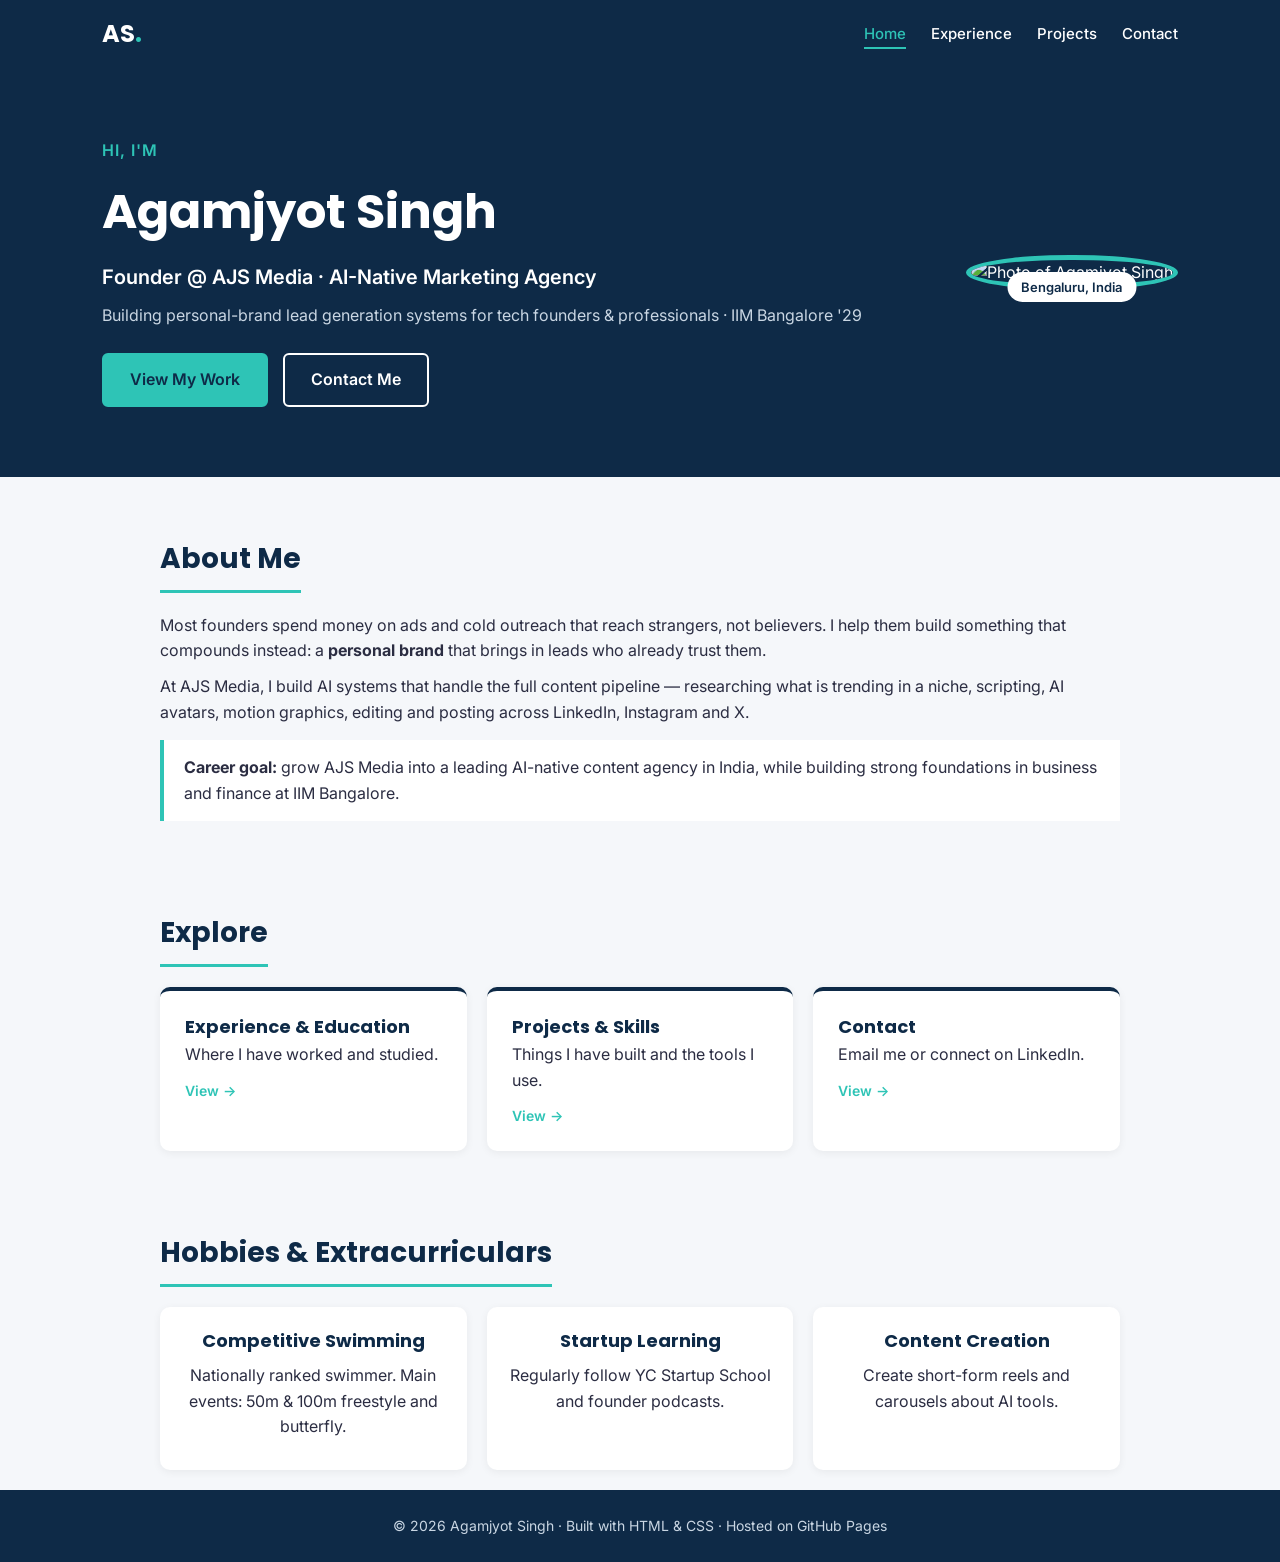
==== index.html @ 08774584 "Add files via upload" ====
<!DOCTYPE html>
<html lang="en">
<head>
    <meta charset="UTF-8">
    <meta name="viewport" content="width=device-width, initial-scale=1.0">
    <title>Agamjyot Singh | Home</title>

    <!-- Google Fonts: Poppins for headings, Inter for body text -->
    <link rel="preconnect" href="https://fonts.googleapis.com">
    <link rel="preconnect" href="https://fonts.gstatic.com" crossorigin>
    <link href="https://fonts.googleapis.com/css2?family=Inter:wght@400;500;600&family=Poppins:wght@500;600;700&display=swap" rel="stylesheet">

    <!-- One shared stylesheet for all pages -->
    <link rel="stylesheet" href="style.css">
</head>
<body>

    <!-- ===== NAVIGATION BAR (same on every page) ===== -->
    <nav id="navbar">
        <a href="index.html" class="logo">AS<span>.</span></a>
        <ul class="nav-links">
            <li><a href="index.html" class="active">Home</a></li>
            <li><a href="experience.html">Experience</a></li>
            <li><a href="projects.html">Projects</a></li>
            <li><a href="contact.html">Contact</a></li>
        </ul>
    </nav>

    <!-- ===== HEADER: name, tagline, photo ===== -->
    <header>
        <div class="header-text">
            <p class="hello">Hi, I'm</p>
            <h1>Agamjyot Singh</h1>
            <p class="tagline">Founder @ AJS Media &middot; AI-Native Marketing Agency</p>
            <p class="sub-tagline">Building personal-brand lead generation systems for tech founders &amp; professionals &middot; IIM Bangalore '29</p>
            <div class="hero-buttons">
                <a href="projects.html" class="btn">View My Work</a>
                <a href="contact.html" class="btn btn-light">Contact Me</a>
            </div>
        </div>
        <div class="photo-box">
            <img src="images/profile.jpg" alt="Photo of Agamjyot Singh" class="profile-photo">
            <span class="badge">Bengaluru, India</span>
        </div>
    </header>

    <main>

        <!-- ===== SUMMARY / OBJECTIVE ===== -->
        <section id="about">
            <h2>About Me</h2>
            <p>
                Most founders spend money on ads and cold outreach that reach strangers, not believers.
                I help them build something that compounds instead: a <strong>personal brand</strong> that brings in
                leads who already trust them.
            </p>
            <p>
                At AJS Media, I build AI systems that handle the full content pipeline &mdash; researching what is
                trending in a niche, scripting, AI avatars, motion graphics, editing and posting across LinkedIn,
                Instagram and X.
            </p>
            <p class="goal">
                <strong>Career goal:</strong> grow AJS Media into a leading AI-native content agency in India, while
                building strong foundations in business and finance at IIM Bangalore.
            </p>
        </section>

        <!-- ===== EXPLORE: links to the other pages ===== -->
        <section id="explore">
            <h2>Explore</h2>
            <div class="explore-grid">
                <a href="experience.html" class="card explore-card">
                    <h3>Experience &amp; Education</h3>
                    <p>Where I have worked and studied.</p>
                    <span class="arrow">View &rarr;</span>
                </a>
                <a href="projects.html" class="card explore-card">
                    <h3>Projects &amp; Skills</h3>
                    <p>Things I have built and the tools I use.</p>
                    <span class="arrow">View &rarr;</span>
                </a>
                <a href="contact.html" class="card explore-card">
                    <h3>Contact</h3>
                    <p>Email me or connect on LinkedIn.</p>
                    <span class="arrow">View &rarr;</span>
                </a>
            </div>
        </section>

        <!-- ===== HOBBIES & EXTRACURRICULARS ===== -->
        <section id="hobbies">
            <h2>Hobbies &amp; Extracurriculars</h2>
            <div class="hobby-list">
                <div class="hobby">
                    <h3>Competitive Swimming</h3>
                    <p>Nationally ranked swimmer. Main events: 50m &amp; 100m freestyle and butterfly.</p>
                </div>
                <div class="hobby">
                    <h3>Startup Learning</h3>
                    <p>Regularly follow YC Startup School and founder podcasts.</p>
                </div>
                <div class="hobby">
                    <h3>Content Creation</h3>
                    <p>Create short-form reels and carousels about AI tools.</p>
                </div>
            </div>
        </section>

    </main>

    <!-- ===== FOOTER ===== -->
    <footer>
        <p>&copy; 2026 Agamjyot Singh &middot; Built with HTML &amp; CSS &middot; Hosted on GitHub Pages</p>
    </footer>

</body>
</html>
---- style.css ----
/* =========================================
   Agamjyot Singh - Resume Website Styles
   ========================================= */

/* ---------- 1. Color palette (CSS variables) ---------- */
:root {
    --navy: #0e2a47;        /* main dark color: nav, header, footer */
    --teal: #2ec4b6;        /* accent color: buttons, highlights */
    --light-bg: #f5f7fa;    /* page background */
    --white: #ffffff;       /* cards */
    --text: #2b2d42;        /* main text */
    --muted: #6c757d;       /* dates, small text */
}

/* ---------- 2. Element selectors (base styles) ---------- */
* {
    margin: 0;
    padding: 0;
    box-sizing: border-box;
}

html {
    scroll-behavior: smooth;   /* smooth scroll when clicking nav links */
}

body {
    font-family: 'Inter', sans-serif;
    background-color: var(--light-bg);
    color: var(--text);
    line-height: 1.6;
}

h1, h2, h3 {
    font-family: 'Poppins', sans-serif;
    color: var(--navy);
}

h2 {
    font-size: 28px;
    margin-bottom: 20px;
    padding-bottom: 8px;
    border-bottom: 3px solid var(--teal);
    display: inline-block;     /* underline only as wide as the heading */
}

h3 {
    font-size: 18px;
}

p {
    margin-bottom: 10px;
}

a {
    text-decoration: none;
    color: inherit;
}

ul {
    padding-left: 20px;
}

/* ---------- 3. Navigation bar (ID selector + flexbox + sticky) ---------- */
#navbar {
    position: sticky;          /* stays at top while scrolling */
    top: 0;
    z-index: 10;
    display: flex;
    justify-content: space-between;
    align-items: center;
    flex-wrap: wrap;
    padding: 15px 8%;
    background-color: var(--navy);
}

.logo {
    font-family: 'Poppins', sans-serif;
    font-size: 24px;
    font-weight: 700;
    color: var(--white);
}

.logo span {
    color: var(--teal);
}

.nav-links {
    display: flex;
    flex-wrap: wrap;
    gap: 8px 25px;             /* 8px between rows, 25px between links */
    list-style: none;
    padding-left: 0;
}

.nav-links a {
    color: var(--white);
    font-size: 15px;
    font-weight: 500;
}

.nav-links a:hover {
    color: var(--teal);
}

/* Highlights the page you are currently on */
.nav-links a.active {
    color: var(--teal);
    border-bottom: 2px solid var(--teal);
    padding-bottom: 4px;
}

/* ---------- 4. Header (name, tagline, photo) ---------- */
header {
    display: flex;
    justify-content: space-between;
    align-items: center;
    flex-wrap: wrap;
    gap: 40px;
    padding: 70px 8%;
    background-color: var(--navy);
    color: var(--white);
}

.header-text {
    flex: 1;
    min-width: 280px;
}

.hello {
    color: var(--teal);
    font-weight: 600;
    letter-spacing: 1px;
    text-transform: uppercase;
}

header h1 {
    font-size: 48px;
    color: var(--white);
    margin-bottom: 10px;
}

.tagline {
    font-size: 20px;
    font-weight: 600;
}

.sub-tagline {
    color: #c9d6e3;
    margin-bottom: 25px;
}

.hero-buttons {
    display: flex;
    flex-wrap: wrap;
    gap: 15px;
}

/* Smaller title banner used on the inner pages */
.page-banner {
    display: block;
    text-align: center;
    padding: 60px 8%;
}

.page-banner h1 {
    font-size: 40px;
}

.page-banner p {
    color: #c9d6e3;
    font-size: 18px;
    margin-bottom: 0;
}

/* Photo box uses position: relative so the badge can sit on top of it */
.photo-box {
    position: relative;
}

.profile-photo {
    width: 240px;
    height: 240px;
    object-fit: cover;
    border-radius: 50%;
    border: 5px solid var(--teal);
}

.badge {
    position: absolute;        /* placed relative to .photo-box */
    bottom: -12px;             /* sits just below the photo, not over the face */
    left: 50%;
    transform: translateX(-50%);
    background-color: var(--white);
    color: var(--navy);
    font-size: 13px;
    font-weight: 600;
    padding: 5px 14px;
    border-radius: 20px;
    white-space: nowrap;
}

/* ---------- 5. Buttons (class selectors) ---------- */
.btn {
    display: inline-block;
    background-color: var(--teal);
    color: var(--navy);
    font-weight: 600;
    padding: 12px 26px;
    border-radius: 6px;
    border: 2px solid var(--teal);
}

.btn:hover {
    background-color: transparent;
    color: var(--teal);
}

.btn-outline {
    background-color: transparent;
    color: var(--navy);
    border-color: var(--navy);
}

.btn-outline:hover {
    background-color: var(--navy);
    color: var(--white);
}

/* White outline button for the dark header */
.btn-light {
    background-color: transparent;
    color: var(--white);
    border-color: var(--white);
}

.btn-light:hover {
    background-color: var(--white);
    color: var(--navy);
}

/* ---------- 6. Sections ---------- */
main {
    max-width: 1000px;
    margin: 0 auto;            /* centers the content */
    padding: 0 20px;
}

section {
    padding: 60px 0 20px;
}

.goal {
    background-color: var(--white);
    border-left: 4px solid var(--teal);
    padding: 15px 20px;
    margin-top: 15px;
}

/* ---------- 7. Cards (experience, education, projects) ---------- */
.card {
    background-color: var(--white);
    padding: 22px 25px;
    margin-bottom: 18px;
    border-radius: 10px;
    box-shadow: 0 2px 8px rgba(0, 0, 0, 0.06);
}

.card:hover {
    box-shadow: 0 6px 16px rgba(0, 0, 0, 0.12);
}

.card-top {
    display: flex;
    justify-content: space-between;
    align-items: center;
    flex-wrap: wrap;
    gap: 10px;
}

.date {
    color: var(--muted);
    font-size: 14px;
    font-weight: 500;
}

.company {
    color: var(--teal);
    font-weight: 600;
    margin: 4px 0 10px;
}

/* Projects shown side by side with flexbox */
.project-grid {
    display: flex;
    flex-wrap: wrap;
    gap: 20px;
}

.project {
    flex: 1 1 280px;           /* each card at least 280px wide */
    margin-bottom: 0;
    border-top: 4px solid var(--teal);
}

.project h3 {
    margin-bottom: 8px;
}

.tools {
    color: var(--muted);
    font-size: 14px;
}

/* ---------- 8. Skills table ---------- */
table {
    width: 100%;
    border-collapse: collapse;
    background-color: var(--white);
    border-radius: 10px;
    overflow: hidden;
    box-shadow: 0 2px 8px rgba(0, 0, 0, 0.06);
}

th {
    background-color: var(--navy);
    color: var(--white);
    font-family: 'Poppins', sans-serif;
    text-align: left;
    padding: 14px 18px;
}

td {
    padding: 14px 18px;
    border-bottom: 1px solid #e6e9ef;
}

td:first-child {
    font-weight: 600;
    color: var(--navy);
    width: 30%;
}

tr:nth-child(even) {
    background-color: #f9fbfc;
}

/* ---------- 9. Hobbies ---------- */
.hobby-list {
    display: flex;
    flex-wrap: wrap;
    gap: 20px;
}

.hobby {
    flex: 1 1 250px;
    background-color: var(--white);
    padding: 20px;
    border-radius: 10px;
    text-align: center;
    box-shadow: 0 2px 8px rgba(0, 0, 0, 0.06);
}

.hobby h3 {
    margin-bottom: 8px;
}

/* ---------- 10. Clickable cards (Explore on home, Contact page) ---------- */
.explore-grid,
.contact-grid {
    display: flex;
    flex-wrap: wrap;
    gap: 20px;
}

.explore-card,
.contact-card {
    flex: 1 1 250px;
    margin-bottom: 0;
    border-top: 4px solid var(--navy);
}

.explore-card:hover,
.contact-card:hover {
    border-top-color: var(--teal);
}

.arrow {
    color: var(--teal);
    font-weight: 600;
    font-size: 14px;
}

/* ---------- 11. Contact page ---------- */
#contact {
    padding-bottom: 60px;
}

.contact-links {
    display: flex;
    justify-content: center;
    flex-wrap: wrap;
    gap: 15px;
    margin-top: 35px;
}

/* ---------- 12. Footer ---------- */
footer {
    background-color: var(--navy);
    color: #c9d6e3;
    text-align: center;
    padding: 25px;
    font-size: 14px;
}

footer p {
    margin-bottom: 0;
}
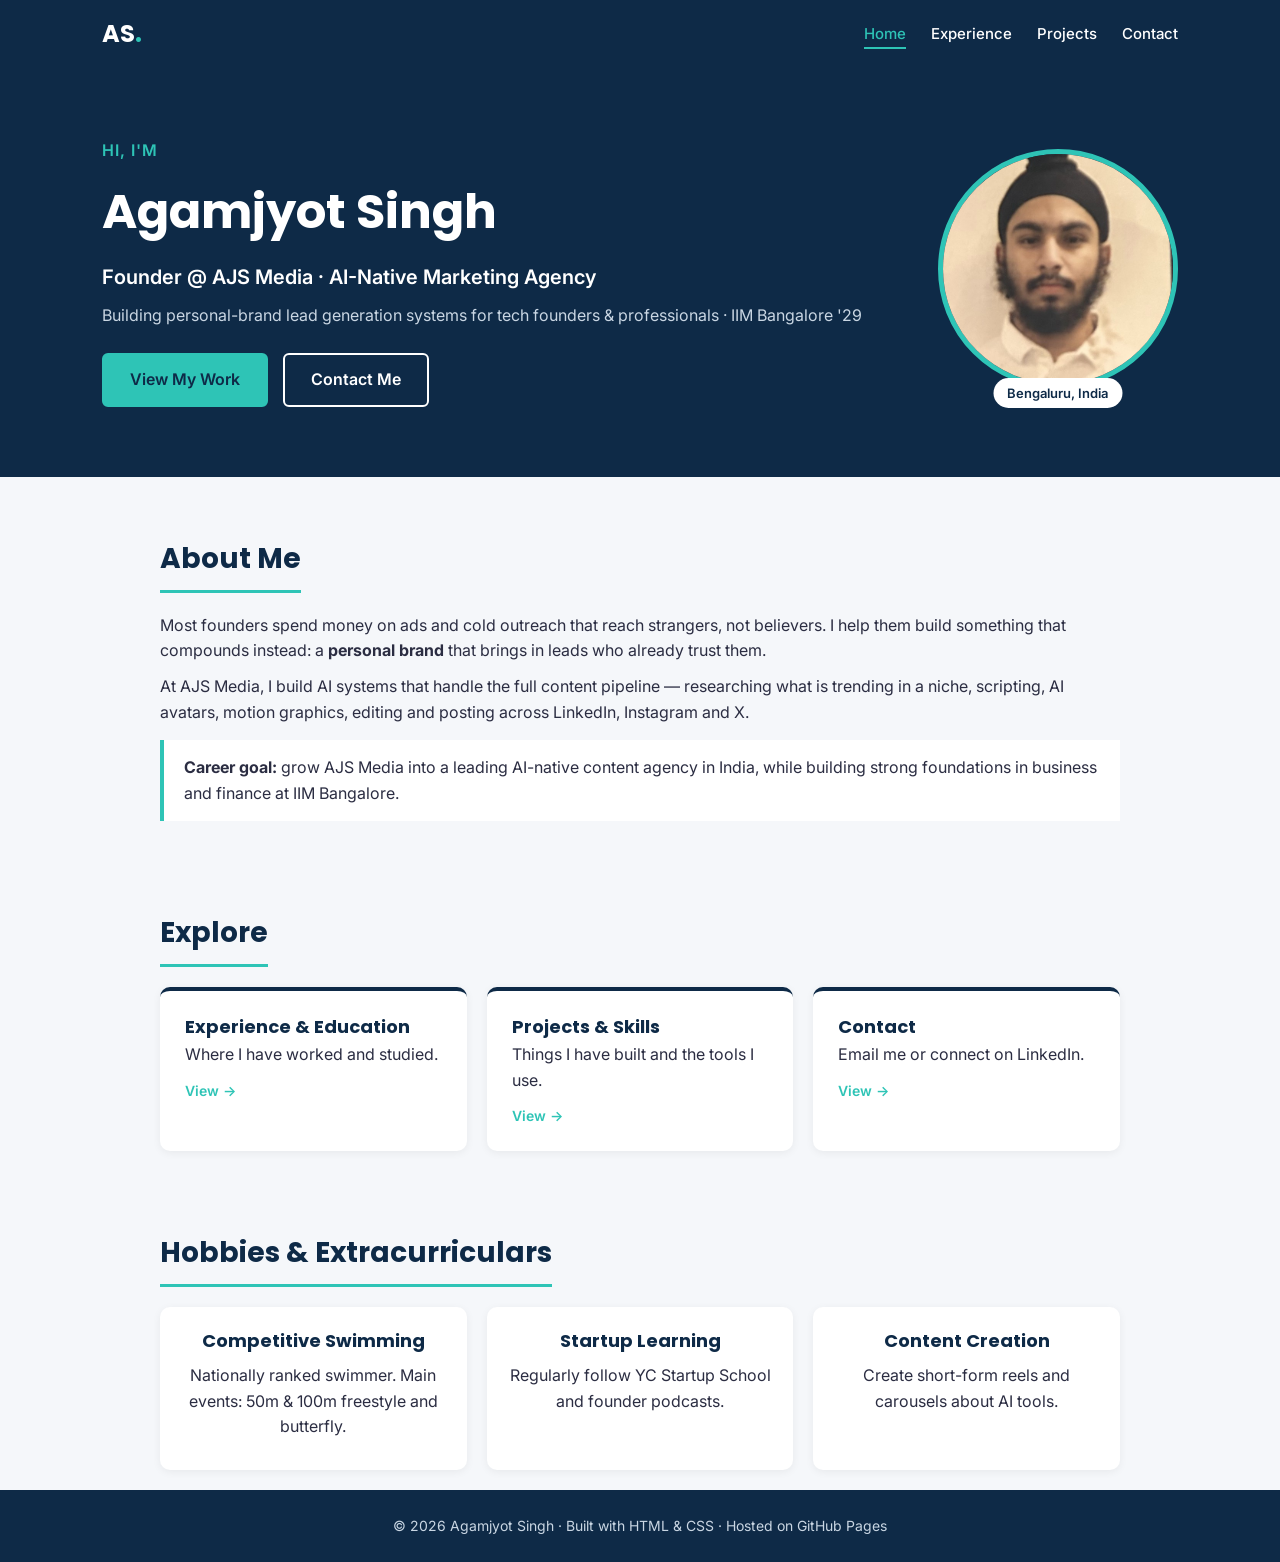
==== commit 89555115: "Update index.html" ====
--- a/index.html
+++ b/index.html
@@ -39,7 +39,7 @@
             </div>
         </div>
         <div class="photo-box">
-            <img src="images/profile.jpg" alt="Photo of Agamjyot Singh" class="profile-photo">
+            <img src="profile.jpg" alt="Photo of Agamjyot Singh" class="profile-photo">
             <span class="badge">Bengaluru, India</span>
         </div>
     </header>
